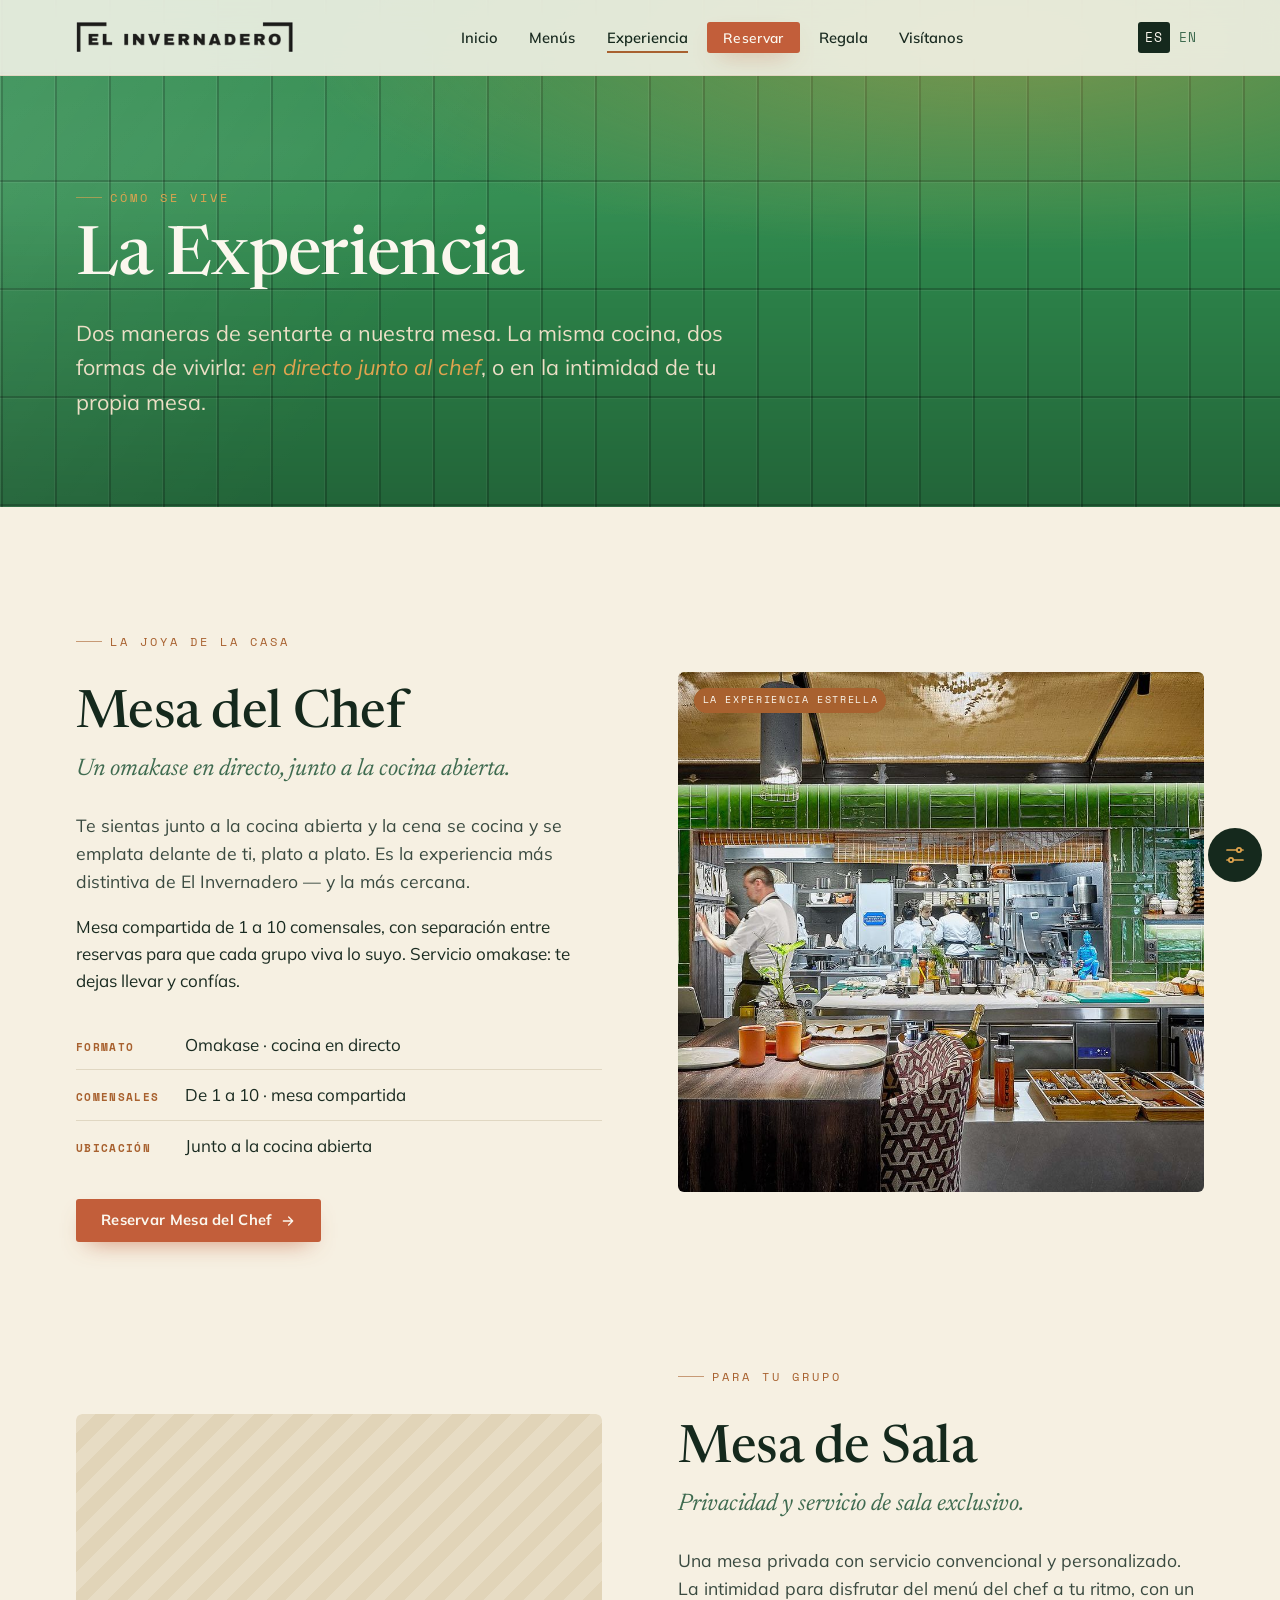
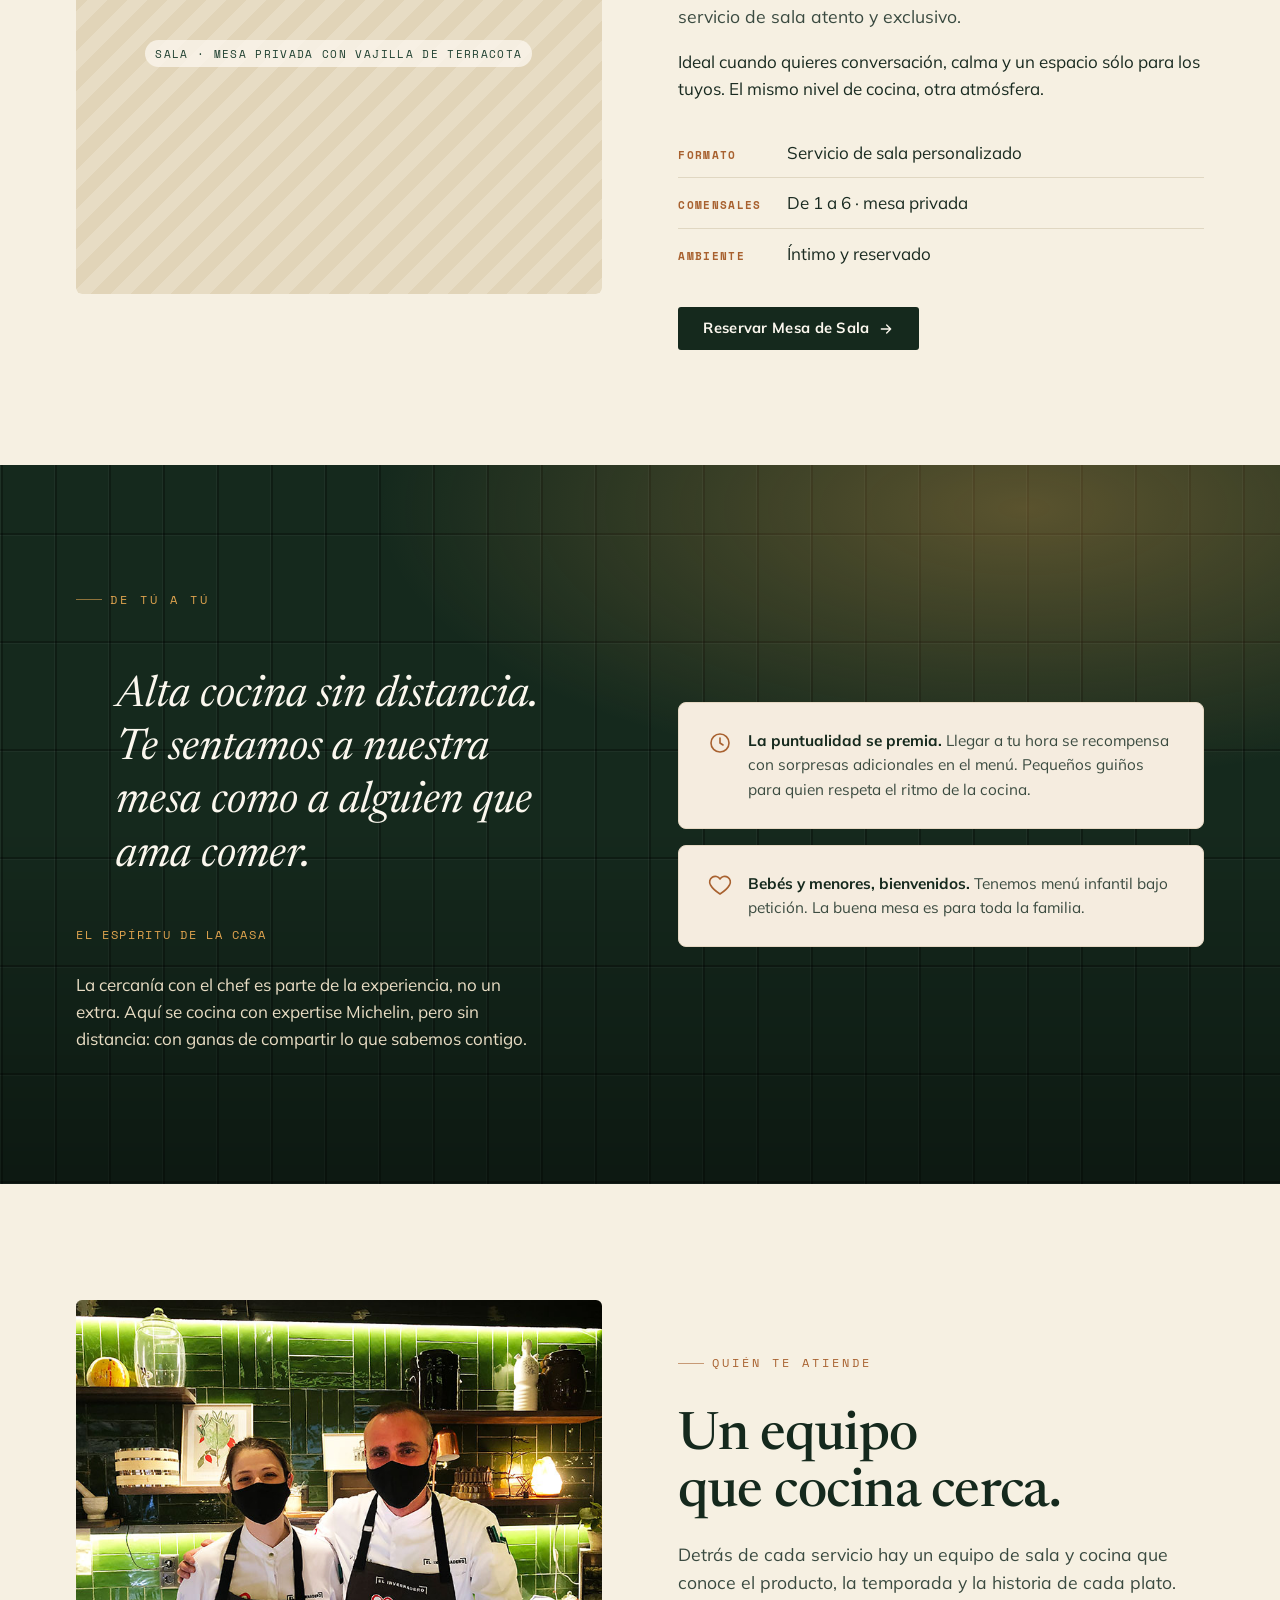
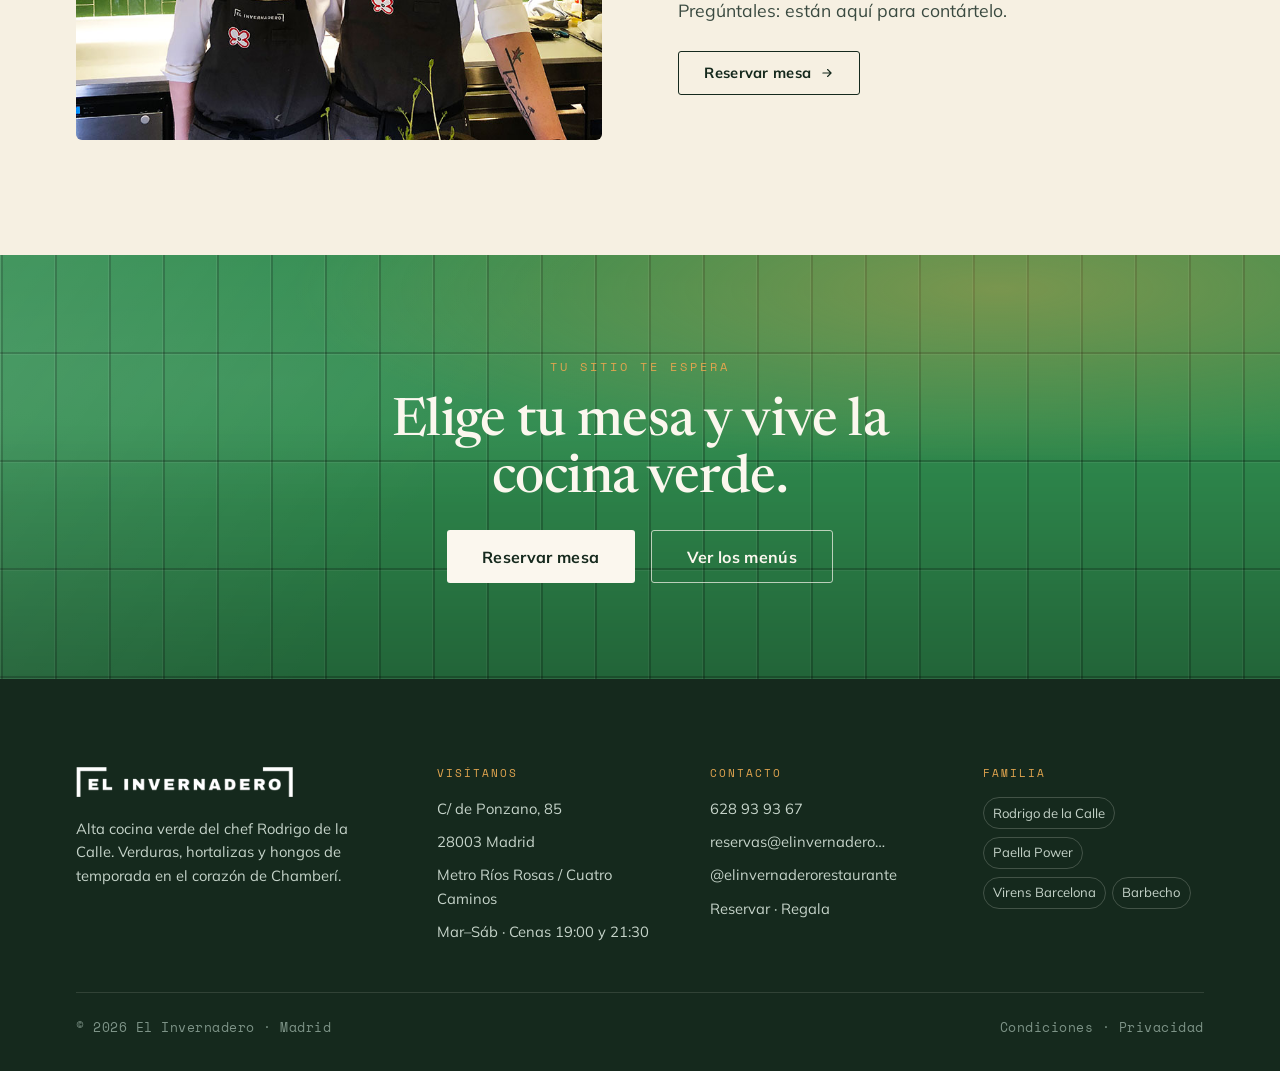
==== experiencia.html @ 63621011 "First commit" ====
<!DOCTYPE html>
<html lang="es">
<head>
<meta charset="utf-8">
<meta name="viewport" content="width=device-width, initial-scale=1">
<title>La Experiencia · Mesa del Chef · El Invernadero</title>
<meta name="description" content="Dos formas de vivir El Invernadero: la Mesa del Chef, un omakase en directo junto a la cocina abierta, y la Mesa de Sala, privada y personalizada.">
<link rel="preconnect" href="https://fonts.googleapis.com">
<link rel="preconnect" href="https://fonts.gstatic.com" crossorigin>
<link href="https://fonts.googleapis.com/css2?family=Newsreader:ital,opsz,wght@0,6..72,400;0,6..72,500;0,6..72,600;1,6..72,400;1,6..72,500&family=Mulish:wght@300;400;500;600;700;800&family=Space+Mono:wght@400;700&family=Cormorant+Garamond:ital,wght@0,400;0,500;0,600;1,500&family=Spectral:ital,wght@0,400;0,500;0,600;1,500&display=swap" rel="stylesheet">
<link rel="stylesheet" href="assets/styles.css">
</head>
<body data-screen-label="Experiencia">

<!-- ===================== BARRA ===================== -->
<header class="barra">
  <div class="envoltura barra__envoltura">
    <a class="logo" href="index.html" aria-label="El Invernadero · Madrid · Inicio">
      <img class="logo__img" src="assets/img/logo-invernadero-oscuro.png" alt="El Invernadero · Madrid" width="289" height="40">
    </a>
    <nav class="nav nav__links" aria-label="Principal">
      <a href="index.html">Inicio</a>
      <a href="menus.html">Menús</a>
      <a href="experiencia.html" class="activo">Experiencia</a>
      <a href="reservar.html" class="btn btn--primario" style="padding:.62em 1.2em;font-size:.86rem;">Reservar</a>
      <a href="regala.html">Regala</a>
      <a href="visitanos.html">Visítanos</a>
    </nav>
    <div class="idioma" aria-label="Idioma">
      <button class="on" data-idioma="es">ES</button>
      <button data-idioma="en">EN</button>
    </div>
    <button class="hamburguesa" aria-label="Abrir menú" aria-expanded="false"><span></span></button>
  </div>
</header>
<nav class="nav-movil" aria-label="Móvil">
  <a href="index.html"><span>Inicio</span><span class="num">01</span></a>
  <a href="menus.html"><span>Menús</span><span class="num">02</span></a>
  <a href="experiencia.html" class="activo"><span>Experiencia</span><span class="num">03</span></a>
  <a href="reservar.html"><span>Reservar</span><span class="num">04</span></a>
  <a href="regala.html"><span>Regala</span><span class="num">05</span></a>
  <a href="visitanos.html"><span>Visítanos</span><span class="num">06</span></a>
</nav>

<main>
<!-- ===================== CABECERA ===================== -->
<section class="cabecera azulejo sobre-verde">
  <div class="envoltura">
    <p class="eyebrow">Cómo se vive</p>
    <h1 class="display">La Experiencia</h1>
    <p class="hero__sub" style="margin-bottom:0;max-width:52ch;">Dos maneras de sentarte a nuestra mesa. La misma cocina, dos formas de vivirla: <em class="acento" style="color:var(--ambar);font-style:italic;">en directo junto al chef</em>, o en la intimidad de tu propia mesa.</p>
  </div>
</section>

<!-- ===================== MESA DEL CHEF ===================== -->
<section class="seccion" id="mesa-del-chef">
  <div class="envoltura split">
    <div class="col-prosa reveal">
      <p class="eyebrow">La joya de la casa</p>
      <h2 class="titulo-seccion">Mesa del Chef</h2>
      <p class="subtitulo" style="margin:.4rem 0 1.4rem;">Un omakase en directo, junto a la cocina abierta.</p>
      <p class="plomo">Te sientas junto a la cocina abierta y la cena se cocina y se emplata delante de ti, plato a plato. Es la experiencia más distintiva de El Invernadero — y la más cercana.</p>
      <p>Mesa compartida de 1 a 10 comensales, con separación entre reservas para que cada grupo viva lo suyo. Servicio omakase: te dejas llevar y confías.</p>
      <div style="margin-top:1.6rem;">
        <div class="dato-fila"><b>Formato</b><span>Omakase · cocina en directo</span></div>
        <div class="dato-fila"><b>Comensales</b><span>De 1 a 10 · mesa compartida</span></div>
        <div class="dato-fila"><b>Ubicación</b><span>Junto a la cocina abierta</span></div>
      </div>
      <a href="reservar.html" class="btn btn--primario" style="margin-top:1.8rem;">Reservar Mesa del Chef
        <svg width="16" height="16" viewBox="0 0 24 24" fill="none" stroke="currentColor" stroke-width="2" stroke-linecap="round" stroke-linejoin="round"><path d="M5 12h14M13 6l6 6-6 6"/></svg>
      </a>
    </div>
    <div class="media reveal" data-d="1" style="min-height:520px;position:relative;">
      <span class="distintivo">La experiencia estrella</span>
      <!-- FOTO REAL: la cocina abierta / mesa del chef contra el azulejo verde -->
      <img src="assets/img/cocina-abierta.jpg" alt="La Mesa del Chef: cocina abierta con cristalería de laboratorio y alambiques de cobre contra la pared de azulejo verde esmeralda" loading="lazy" style="position:absolute;inset:0;width:100%;height:100%;object-fit:cover;">
    </div>
  </div>
</section>

<!-- ===================== MESA DE SALA ===================== -->
<section class="seccion" id="mesa-de-sala" style="padding-top:0;">
  <div class="envoltura split">
    <div class="media reveal" style="min-height:480px;order:-1;">
      <!-- FOTO: sala / mesa privada con vajilla de terracota -->
      <div class="ph" style="position:absolute;inset:0;" data-label="Sala · mesa privada con vajilla de terracota"></div>
    </div>
    <div class="col-prosa reveal" data-d="1">
      <p class="eyebrow">Para tu grupo</p>
      <h2 class="titulo-seccion">Mesa de Sala</h2>
      <p class="subtitulo" style="margin:.4rem 0 1.4rem;">Privacidad y servicio de sala exclusivo.</p>
      <p class="plomo">Una mesa privada con servicio convencional y personalizado. La intimidad para disfrutar del menú del chef a tu ritmo, con un servicio de sala atento y exclusivo.</p>
      <p>Ideal cuando quieres conversación, calma y un espacio sólo para los tuyos. El mismo nivel de cocina, otra atmósfera.</p>
      <div style="margin-top:1.6rem;">
        <div class="dato-fila"><b>Formato</b><span>Servicio de sala personalizado</span></div>
        <div class="dato-fila"><b>Comensales</b><span>De 1 a 6 · mesa privada</span></div>
        <div class="dato-fila"><b>Ambiente</b><span>Íntimo y reservado</span></div>
      </div>
      <a href="reservar.html" class="btn btn--verde" style="margin-top:1.8rem;">Reservar Mesa de Sala
        <svg width="16" height="16" viewBox="0 0 24 24" fill="none" stroke="currentColor" stroke-width="2" stroke-linecap="round" stroke-linejoin="round"><path d="M5 12h14M13 6l6 6-6 6"/></svg>
      </a>
    </div>
  </div>
</section>

<!-- ===================== FILOSOFÍA / CERCANÍA ===================== -->
<section class="seccion azulejo azulejo--bosque sobre-verde">
  <div class="envoltura split">
    <div class="reveal">
      <p class="eyebrow">De tú a tú</p>
      <blockquote class="cita cita--clara" style="max-width:20ch;">Alta cocina sin distancia. Te sentamos a nuestra mesa como a alguien que ama comer.</blockquote>
      <p class="firma" style="color:var(--ambar);">El espíritu de la casa</p>
      <p style="color:#e9ddc4;max-width:46ch;margin-top:1.6rem;">La cercanía con el chef es parte de la experiencia, no un extra. Aquí se cocina con expertise Michelin, pero sin distancia: con ganas de compartir lo que sabemos contigo.</p>
    </div>
    <div class="reveal" data-d="1" style="display:flex;flex-direction:column;gap:1rem;justify-content:center;">
      <div class="aviso aviso--calido">
        <svg viewBox="0 0 24 24" fill="none" stroke="currentColor" stroke-width="1.6" stroke-linecap="round" stroke-linejoin="round"><circle cx="12" cy="12" r="9"/><path d="M12 7v5l3 2"/></svg>
        <p><b>La puntualidad se premia.</b> Llegar a tu hora se recompensa con sorpresas adicionales en el menú. Pequeños guiños para quien respeta el ritmo de la cocina.</p>
      </div>
      <div class="aviso aviso--calido">
        <svg viewBox="0 0 24 24" fill="none" stroke="currentColor" stroke-width="1.6" stroke-linecap="round" stroke-linejoin="round"><path d="M12 21s-7-4.5-9.5-9A5.2 5.2 0 0 1 12 6a5.2 5.2 0 0 1 9.5 6c-2.5 4.5-9.5 9-9.5 9Z"/></svg>
        <p><b>Bebés y menores, bienvenidos.</b> Tenemos menú infantil bajo petición. La buena mesa es para toda la familia.</p>
      </div>
    </div>
  </div>
</section>

<!-- ===================== EQUIPO ===================== -->
<section class="seccion">
  <div class="envoltura split">
    <div class="media reveal" style="min-height:440px;order:-1;">
      <!-- FOTO REAL: equipo de sala y cocina -->
      <img src="assets/img/equipo.jpg" alt="Equipo de sala y cocina de El Invernadero frente a la pared de azulejo verde" loading="lazy" style="position:absolute;inset:0;width:100%;height:100%;object-fit:cover;">
    </div>
    <div class="col-prosa reveal" data-d="1">
      <p class="eyebrow">Quién te atiende</p>
      <h2 class="titulo-seccion">Un equipo<br>que cocina cerca.</h2>
      <p class="plomo">Detrás de cada servicio hay un equipo de sala y cocina que conoce el producto, la temporada y la historia de cada plato. Pregúntales: están aquí para contártelo.</p>
      <a href="reservar.html" class="btn btn--linea" style="margin-top:.6rem;">Reservar mesa
        <svg width="14" height="14" viewBox="0 0 24 24" fill="none" stroke="currentColor" stroke-width="2" stroke-linecap="round" stroke-linejoin="round"><path d="M5 12h14M13 6l6 6-6 6"/></svg>
      </a>
    </div>
  </div>
</section>

<!-- ===================== BANDA CTA ===================== -->
<section class="banda azulejo seccion--ajustado sobre-verde" style="padding-top:clamp(56px,8vw,96px);padding-bottom:clamp(56px,8vw,96px);">
  <div class="envoltura centro">
    <p class="eyebrow solo" style="justify-content:center;color:var(--ambar);">Tu sitio te espera</p>
    <h2 class="titulo-seccion reveal" style="color:var(--blanco-roto);max-width:20ch;margin:0 auto 1.4rem;">Elige tu mesa y vive la cocina verde.</h2>
    <div class="hero__cta reveal" data-d="1" style="justify-content:center;">
      <a href="reservar.html" class="btn btn--claro btn--grande">Reservar mesa</a>
      <a href="menus.html" class="btn btn--linea-clara btn--grande">Ver los menús</a>
    </div>
  </div>
</section>
</main>

<!-- ===================== FOOTER ===================== -->
<footer class="pie">
  <div class="envoltura">
    <div class="pie__top">
      <div class="pie__logo">
        <a class="logo" href="index.html" aria-label="El Invernadero · Madrid">
          <img class="logo__img" src="assets/img/logo-invernadero-blanco.png" alt="El Invernadero · Madrid" width="289" height="40">
        </a>
        <p style="margin-top:1.2rem;font-size:.92rem;max-width:34ch;">Alta cocina verde del chef Rodrigo de la Calle. Verduras, hortalizas y hongos de temporada en el corazón de Chamberí.</p>
      </div>
      <div>
        <h4>Visítanos</h4>
        <ul>
          <li>C/ de Ponzano, 85</li>
          <li>28003 Madrid</li>
          <li>Metro Ríos Rosas / Cuatro Caminos</li>
          <li>Mar–Sáb · Cenas 19:00 y 21:30</li>
        </ul>
      </div>
      <div>
        <h4>Contacto</h4>
        <ul>
          <li><a href="tel:+34628939367">628 93 93 67</a></li>
          <li><a href="mailto:reservas@elinvernaderorestaurante.com">reservas@elinvernadero…</a></li>
          <li><a href="https://www.instagram.com/elinvernaderorestaurante" target="_blank" rel="noopener">@elinvernaderorestaurante</a></li>
          <li><a href="reservar.html">Reservar</a> · <a href="regala.html">Regala</a></li>
        </ul>
      </div>
      <div>
        <h4>Familia</h4>
        <div class="pie__hermanas">
          <a href="https://rodrigodelacalle.es" target="_blank" rel="noopener">Rodrigo de la Calle</a>
          <a href="#">Paella Power</a>
          <a href="#">Virens Barcelona</a>
          <a href="#">Barbecho</a>
        </div>
      </div>
    </div>
    <div class="pie__bottom">
      <span>© 2026 El Invernadero · Madrid</span>
      <span><a href="#">Condiciones</a> · <a href="#">Privacidad</a></span>
    </div>
  </div>
</footer>

<!-- ===================== AJUSTES ===================== -->
<button class="ajustes-btn" aria-label="Ajustes de diseño" aria-expanded="false">
  <svg viewBox="0 0 24 24" fill="none" stroke="currentColor" stroke-width="1.7" stroke-linecap="round" aria-hidden="true"><path d="M4 7h10M18 7h2M4 17h2M10 17h10"/><circle cx="16" cy="7" r="2.2"/><circle cx="8" cy="17" r="2.2"/></svg>
</button>
<aside class="ajustes" role="dialog" aria-label="Ajustes de diseño">
  <p class="ajustes__t">Personaliza</p>
  <h3 class="ajustes__s">Ajustes de diseño</h3>
  <div class="ajustes__grupo">
    <label>Verde del azulejo</label>
    <div class="swatches" data-swatch="verde">
      <button data-val="#2f8b4e" style="background:#2f8b4e" aria-label="Esmeralda"></button>
      <button data-val="#1f6a3a" style="background:#1f6a3a" aria-label="Bosque"></button>
      <button data-val="#2f8273" style="background:#2f8273" aria-label="Verde mar"></button>
      <button data-val="#5a7e2c" style="background:#5a7e2c" aria-label="Oliva"></button>
    </div>
  </div>
  <div class="ajustes__grupo">
    <label>Acento cálido</label>
    <div class="swatches" data-swatch="acento">
      <button data-val="#c25e3a" style="background:#c25e3a" aria-label="Terracota"></button>
      <button data-val="#a8612f" style="background:#a8612f" aria-label="Cobre"></button>
      <button data-val="#bb8a3c" style="background:#bb8a3c" aria-label="Ámbar"></button>
    </div>
  </div>
  <div class="ajustes__grupo">
    <label>Serif de titulares</label>
    <div class="seg" data-seg="serif">
      <button data-val="Newsreader">Newsreader</button>
      <button data-val="Cormorant">Cormorant</button>
      <button data-val="Spectral">Spectral</button>
    </div>
  </div>
  <div class="ajustes__grupo">
    <label>Intensidad del azulejo</label>
    <input type="range" min="0" max="10" step="1" data-slider="azulejo" aria-label="Intensidad del azulejo">
  </div>
  <div class="ajustes__grupo">
    <label>Líneas botánicas</label>
    <div class="seg" data-seg="botanica">
      <button data-val="1">Sí</button>
      <button data-val="0">No</button>
    </div>
  </div>
  <button class="ajustes__reset">↺ Restablecer</button>
</aside>

<script src="assets/site.js"></script>
</body>
</html>
---- assets/styles.css ----
/* ============================================================
   EL INVERNADERO — Alta cocina verde · Madrid
   Sistema de diseño · botánico, cálido, cercano · Michelin
   ============================================================ */

/* ---------- TOKENS ---------- */
:root{
  /* Verdes (el azulejo del restaurante) */
  --verde-azulejo:#2f8b4e;     /* esmeralda brillante de la pared */
  --verde-azulejo-osc:#1f6a3a;
  --verde-bosque:#15291d;      /* casi negro verde, secciones oscuras */
  --verde-profundo:#1f4030;
  --verde-texto:#1a2b21;       /* texto principal (no negro puro) */
  --verde-suave:#3f6b50;

  /* Acentos cálidos (cobre / terracota / ámbar) */
  --cobre:#a8612f;
  --terracota:#c25e3a;
  --ambar:#e0a44f;             /* luz cálida colgante */

  /* Neutros naturales */
  --crema:#f6f0e2;
  --blanco-roto:#fbf7ee;
  --kraft:#e3d4b4;
  --kraft-osc:#c9b489;
  --linea:#e0d7c2;

  /* Intensidad del azulejo (controlable por Ajustes 0–1) */
  --azulejo-intensidad:1;

  /* Tipografía */
  --serif:'Newsreader',Georgia,serif;
  --sans:'Mulish',system-ui,sans-serif;
  --mono:'Space Mono','Courier New',monospace;

  /* Métricas */
  --max:1240px;
  --nav-h:76px;
  --radio:3px;
  --tile-w:54px;
  --tile-h:108px;

  --sombra-card:0 1px 2px rgba(21,41,29,.04),0 12px 32px -16px rgba(21,41,29,.18);
  --sombra-alta:0 24px 60px -28px rgba(21,41,29,.4);
}

/* ---------- RESET ---------- */
*{box-sizing:border-box;}
html{scroll-behavior:smooth;-webkit-text-size-adjust:100%;}
body{
  margin:0;
  font-family:var(--sans);
  color:var(--verde-texto);
  background:var(--crema);
  line-height:1.6;
  font-size:17px;
  font-weight:400;
  -webkit-font-smoothing:antialiased;
  text-rendering:optimizeLegibility;
  overflow-x:hidden;
}
img{max-width:100%;display:block;}
a{color:inherit;text-decoration:none;}
button{font-family:inherit;cursor:pointer;border:none;background:none;}
h1,h2,h3,h4{font-family:var(--serif);font-weight:500;line-height:1.08;margin:0;letter-spacing:-.01em;color:var(--verde-bosque);}
p{margin:0 0 1em;text-wrap:pretty;}
::selection{background:var(--ambar);color:var(--verde-bosque);}

/* ---------- LAYOUT ---------- */
.envoltura{max-width:var(--max);margin:0 auto;padding:0 clamp(20px,5vw,56px);}
.seccion{padding:clamp(64px,9vw,128px) 0;}
.seccion--ajustado{padding:clamp(48px,6vw,80px) 0;}
.centro{text-align:center;}

/* ---------- TIPOGRAFÍA UTIL ---------- */
.eyebrow{
  font-family:var(--mono);
  font-size:.72rem;
  letter-spacing:.26em;
  text-transform:uppercase;
  color:var(--cobre);
  margin:0 0 1.1rem;
  display:inline-flex;
  align-items:center;
  gap:.7em;
}
.eyebrow::before{
  content:"";width:26px;height:1px;background:var(--cobre);opacity:.6;
}
.eyebrow.solo::before{display:none;}
.display{font-size:clamp(2.6rem,6.4vw,5rem);line-height:1.02;}
.titulo-seccion{font-size:clamp(2rem,4.4vw,3.3rem);}
.subtitulo{font-family:var(--serif);font-style:italic;font-size:clamp(1.15rem,2vw,1.5rem);color:var(--verde-suave);font-weight:400;}
.plomo{font-size:1.1rem;color:#3a4a40;max-width:60ch;}
em.acento{font-style:italic;color:var(--cobre);}

/* ---------- AZULEJO (pared esmeralda) ---------- */
.azulejo{position:relative;background-color:var(--verde-azulejo);isolation:isolate;}
.azulejo::before{
  content:"";position:absolute;inset:0;z-index:-1;opacity:var(--azulejo-intensidad);
  background-image:
    /* brillo de lámpara cálida */
    radial-gradient(120% 90% at 78% 8%, rgba(224,164,79,.42), rgba(224,164,79,0) 46%),
    /* sombra inferior */
    linear-gradient(180deg, rgba(0,0,0,0) 40%, rgba(0,0,0,.28)),
    /* sheen diagonal */
    linear-gradient(125deg, rgba(255,255,255,.10), rgba(255,255,255,0) 38%),
    /* lechada vertical (con bisel) */
    repeating-linear-gradient(90deg,
      rgba(255,255,255,.07) 0 1px,
      rgba(0,0,0,.22) 1px 3px,
      rgba(0,0,0,0) 3px var(--tile-w)),
    /* lechada horizontal (con bisel) */
    repeating-linear-gradient(0deg,
      rgba(255,255,255,.07) 0 1px,
      rgba(0,0,0,.22) 1px 3px,
      rgba(0,0,0,0) 3px var(--tile-h)),
    /* veteado de esmalte */
    radial-gradient(140% 60% at 20% 30%, rgba(255,255,255,.05), transparent 50%);
  background-color:var(--verde-azulejo);
}
.azulejo--bosque{background-color:var(--verde-bosque);}
.azulejo--bosque::before{
  background-image:
    radial-gradient(120% 90% at 80% 6%, rgba(224,164,79,.34), rgba(224,164,79,0) 42%),
    linear-gradient(180deg, rgba(0,0,0,0) 50%, rgba(0,0,0,.4)),
    repeating-linear-gradient(90deg, rgba(255,255,255,.04) 0 1px, rgba(0,0,0,.3) 1px 3px, transparent 3px var(--tile-w)),
    repeating-linear-gradient(0deg, rgba(255,255,255,.04) 0 1px, rgba(0,0,0,.3) 1px 3px, transparent 3px var(--tile-h));
  background-color:var(--verde-bosque);
}
.sobre-verde,.sobre-verde h1,.sobre-verde h2,.sobre-verde h3{color:var(--blanco-roto);}
.sobre-verde .eyebrow{color:var(--ambar);}
.sobre-verde .eyebrow::before{background:var(--ambar);}
.sobre-verde .subtitulo{color:#e9ddc4;}

/* ---------- BOTÓN ---------- */
.btn{
  display:inline-flex;align-items:center;gap:.6em;
  font-family:var(--sans);font-weight:700;font-size:.92rem;
  letter-spacing:.02em;padding:.92em 1.7em;border-radius:var(--radio);
  transition:transform .25s ease,background .25s ease,color .25s ease,box-shadow .25s ease;
  line-height:1;white-space:nowrap;
}
.btn svg{transition:transform .3s ease;}
.btn:hover svg{transform:translateX(3px);}
.btn--primario{background:var(--terracota);color:var(--blanco-roto);box-shadow:0 10px 24px -12px rgba(194,94,58,.8);}
.btn--primario:hover{background:#a94e2f;transform:translateY(-2px);}
.btn--verde{background:var(--verde-bosque);color:var(--blanco-roto);}
.btn--verde:hover{background:var(--verde-profundo);transform:translateY(-2px);}
.btn--linea{border:1.5px solid currentColor;color:var(--verde-bosque);}
.btn--linea:hover{background:var(--verde-bosque);color:var(--blanco-roto);}
.btn--claro{background:var(--blanco-roto);color:var(--verde-bosque);}
.btn--claro:hover{background:#fff;transform:translateY(-2px);}
.btn--linea-clara{border:1.5px solid rgba(251,247,238,.7);color:var(--blanco-roto);}
.btn--linea-clara:hover{background:var(--blanco-roto);color:var(--verde-bosque);border-color:transparent;}
.btn--grande{padding:1.1em 2.2em;font-size:1rem;}

/* ---------- NAV ---------- */
.barra{
  position:fixed;top:0;left:0;right:0;z-index:120;height:var(--nav-h);
  display:flex;align-items:center;
  background:rgba(251,247,238,.86);backdrop-filter:blur(14px);
  border-bottom:1px solid var(--linea);
  transition:background .3s ease,border-color .3s ease;
}
.barra__envoltura{display:flex;align-items:center;justify-content:space-between;width:100%;}
.logo{display:flex;align-items:center;gap:.6rem;}
.logo__img{height:clamp(24px,2.4vw,30px);width:auto;display:block;}
.pie__logo .logo__img{height:30px;}
.logo__mark{width:34px;height:34px;flex:none;color:var(--verde-azulejo);}
.logo__txt{font-family:var(--serif);font-size:1.32rem;font-weight:600;color:var(--verde-bosque);line-height:1;letter-spacing:-.01em;}
.logo__txt small{display:block;font-family:var(--mono);font-size:.52rem;letter-spacing:.34em;color:var(--cobre);font-weight:400;margin-top:3px;text-transform:uppercase;}
.nav{display:flex;align-items:center;gap:.4rem;}
.nav a{
  font-size:.92rem;font-weight:600;padding:.55em .85em;border-radius:var(--radio);
  color:var(--verde-texto);position:relative;transition:color .2s ease;
}
.nav a:not(.btn)::after{
  content:"";position:absolute;left:.85em;right:.85em;bottom:.32em;height:1.5px;
  background:var(--cobre);transform:scaleX(0);transform-origin:left;transition:transform .26s ease;
}
.nav a:not(.btn):hover::after,.nav a.activo::after{transform:scaleX(1);}
.nav a.activo{color:var(--verde-bosque);}
/* el botón Reservar de la barra siempre con texto claro (vence a .nav a y .activo) */
.barra .nav a.btn--primario{color:var(--blanco-roto);}
.idioma{display:flex;align-items:center;gap:.1rem;margin-left:.4rem;font-family:var(--mono);font-size:.74rem;}
.idioma button{padding:.4em .55em;border-radius:var(--radio);color:var(--verde-suave);letter-spacing:.06em;}
.idioma button.on{background:var(--verde-bosque);color:var(--blanco-roto);}
.idioma button:not(.on):hover{color:var(--verde-bosque);}
.hamburguesa{display:none;width:44px;height:44px;border-radius:var(--radio);align-items:center;justify-content:center;color:var(--verde-bosque);}
.hamburguesa span{position:relative;width:22px;height:2px;background:currentColor;display:block;transition:.3s;}
.hamburguesa span::before,.hamburguesa span::after{content:"";position:absolute;left:0;width:22px;height:2px;background:currentColor;transition:.3s;}
.hamburguesa span::before{top:-7px;}
.hamburguesa span::after{top:7px;}
body.menu-abierto .hamburguesa span{background:transparent;}
body.menu-abierto .hamburguesa span::before{top:0;transform:rotate(45deg);}
body.menu-abierto .hamburguesa span::after{top:0;transform:rotate(-45deg);}

/* Menú móvil */
.nav-movil{
  position:fixed;inset:var(--nav-h) 0 0;z-index:115;
  background:var(--verde-bosque);
  transform:translateY(-100%);opacity:0;visibility:hidden;
  transition:transform .4s cubic-bezier(.4,0,.2,1),opacity .3s ease,visibility .4s;
  display:flex;flex-direction:column;justify-content:center;
  padding:0 8vw;
}
body.menu-abierto .nav-movil{transform:translateY(0);opacity:1;visibility:visible;}
.nav-movil a{
  font-family:var(--serif);font-size:2rem;color:var(--blanco-roto);padding:.45rem 0;
  border-bottom:1px solid rgba(251,247,238,.12);display:flex;align-items:center;justify-content:space-between;
  opacity:0;transform:translateY(14px);
}
body.menu-abierto .nav-movil a{opacity:1;transform:none;transition:opacity .4s ease,transform .4s ease;}
body.menu-abierto .nav-movil a:nth-child(1){transition-delay:.08s;}
body.menu-abierto .nav-movil a:nth-child(2){transition-delay:.13s;}
body.menu-abierto .nav-movil a:nth-child(3){transition-delay:.18s;}
body.menu-abierto .nav-movil a:nth-child(4){transition-delay:.23s;}
body.menu-abierto .nav-movil a:nth-child(5){transition-delay:.28s;}
body.menu-abierto .nav-movil a:nth-child(6){transition-delay:.33s;}
.nav-movil a .num{font-family:var(--mono);font-size:.8rem;color:var(--ambar);}
.nav-movil a.activo{color:var(--ambar);}

/* ---------- HERO ---------- */
.hero{position:relative;min-height:92vh;display:flex;align-items:flex-end;padding-top:var(--nav-h);overflow:hidden;}
.hero>.envoltura{width:100%;}
.hero__interior{padding-bottom:clamp(48px,8vh,96px);max-width:60ch;}
.hero .display{color:var(--blanco-roto);}
.hero__sub{color:#ecdfc6;font-size:clamp(1.05rem,1.7vw,1.35rem);max-width:48ch;margin:1.4rem 0 2.2rem;}
.hero__cta{display:flex;gap:1rem;flex-wrap:wrap;}
.hero__scroll{position:absolute;bottom:24px;left:50%;transform:translateX(-50%);color:rgba(251,247,238,.6);font-family:var(--mono);font-size:.66rem;letter-spacing:.24em;text-transform:uppercase;display:flex;flex-direction:column;align-items:center;gap:.6rem;}
.hero__scroll i{width:1px;height:34px;background:linear-gradient(var(--ambar),transparent);display:block;animation:descender 1.9s ease-in-out infinite;}
@keyframes descender{0%,100%{opacity:.3;transform:scaleY(.6);}50%{opacity:1;transform:scaleY(1);}}

/* Página-cabecera (heros internos) */
.cabecera{position:relative;padding:calc(var(--nav-h) + clamp(56px,8vw,104px)) 0 clamp(48px,7vw,88px);overflow:hidden;}
.cabecera .display{font-size:clamp(2.4rem,5.4vw,4.2rem);}

/* ---------- PREMIOS ---------- */
.premios{background:var(--verde-bosque);}
.premios__lista{display:grid;grid-template-columns:repeat(4,1fr);gap:1px;background:rgba(251,247,238,.1);}
.premio{background:var(--verde-bosque);padding:2rem 1.4rem;text-align:center;display:flex;flex-direction:column;align-items:center;gap:.7rem;}
.premio svg{width:34px;height:34px;color:var(--ambar);}
.premio b{font-family:var(--serif);font-size:1.05rem;color:var(--blanco-roto);font-weight:500;}
.premio span{font-family:var(--mono);font-size:.64rem;letter-spacing:.16em;text-transform:uppercase;color:#9db3a3;}

/* ---------- TARJETAS / GRID ---------- */
.grid{display:grid;gap:clamp(20px,3vw,34px);}
.grid--2{grid-template-columns:repeat(2,1fr);}
.grid--3{grid-template-columns:repeat(3,1fr);}
.grid--4{grid-template-columns:repeat(4,1fr);}
.split{display:grid;grid-template-columns:1fr 1fr;gap:clamp(32px,6vw,88px);align-items:center;}
.split--texto-izq{}
.col-prosa>*+*{margin-top:1.1rem;}

/* Tarjeta de menú */
.menu-card{
  background:var(--blanco-roto);border:1px solid var(--linea);border-radius:6px;
  padding:clamp(1.6rem,2.6vw,2.4rem);display:flex;flex-direction:column;
  box-shadow:var(--sombra-card);position:relative;overflow:hidden;transition:transform .3s ease,box-shadow .3s ease,border-color .3s ease;
}
.menu-card:hover{transform:translateY(-4px);box-shadow:var(--sombra-alta);border-color:var(--kraft-osc);}
.menu-card__cinta{position:absolute;top:0;left:0;right:0;height:5px;background:linear-gradient(90deg,var(--verde-azulejo),var(--ambar));}
.menu-card--exp .menu-card__cinta{background:linear-gradient(90deg,var(--cobre),var(--terracota));}
.menu-card__tipo{font-family:var(--mono);font-size:.66rem;letter-spacing:.2em;text-transform:uppercase;color:var(--cobre);margin-bottom:.7rem;}
.menu-card h3{font-size:clamp(1.45rem,0.95rem + 1vw,1.95rem);line-height:1.1;margin-bottom:.3rem;overflow-wrap:break-word;hyphens:manual;}
.menu-card__precio{font-family:var(--serif);font-size:clamp(2.4rem,4vw,3.2rem);font-weight:500;color:var(--verde-azulejo-osc);line-height:1;margin:.6rem 0 1.1rem;letter-spacing:-.02em;}
.menu-card--exp .menu-card__precio{color:var(--cobre);}
.menu-card__precio small{font-size:.9rem;color:var(--verde-suave);font-family:var(--mono);letter-spacing:.04em;}
.menu-card p{font-size:.98rem;color:#42524760;color:#3c4c41;flex-grow:1;}
.incluye{list-style:none;padding:0;margin:.4rem 0 1.4rem;display:flex;flex-wrap:wrap;gap:.5rem;}
.incluye li{font-size:.78rem;font-family:var(--sans);font-weight:600;color:var(--verde-suave);background:#eef3e9;border:1px solid #dde7d4;padding:.34em .7em;border-radius:99px;}
.menu-card .btn{align-self:flex-start;margin-top:auto;}

/* cartas claras dentro de secciones verdes: restablecer color de texto */
.menu-card,.exp-card,.opcion,.resumen .opcion{color:var(--verde-texto);}
.menu-card h3,.exp-card h3,.exp-card h2,.opcion b{color:var(--verde-bosque);}

/* Tarjeta simple / experiencia */
.exp-card{background:var(--blanco-roto);border:1px solid var(--linea);border-radius:6px;overflow:hidden;box-shadow:var(--sombra-card);display:flex;flex-direction:column;}
.exp-card--estrella{border-color:var(--cobre);box-shadow:var(--sombra-alta);}
.exp-card__cuerpo{padding:clamp(1.6rem,2.6vw,2.4rem);display:flex;flex-direction:column;flex-grow:1;}
.distintivo{position:absolute;top:1rem;left:1rem;z-index:3;font-family:var(--mono);font-size:.64rem;letter-spacing:.16em;text-transform:uppercase;background:var(--cobre);color:var(--blanco-roto);padding:.4em .8em;border-radius:99px;}
.dato-fila{display:flex;gap:.8rem;align-items:baseline;padding:.7rem 0;border-bottom:1px solid var(--linea);}
.dato-fila:last-child{border-bottom:none;}
.dato-fila b{font-family:var(--mono);font-size:.7rem;letter-spacing:.12em;text-transform:uppercase;color:var(--cobre);flex:none;width:96px;}

/* ---------- PLACEHOLDER DE IMAGEN ---------- */
.ph{
  position:relative;background:
    repeating-linear-gradient(135deg, #e7dcc4 0 14px, #e1d4b8 14px 28px);
  display:flex;align-items:center;justify-content:center;overflow:hidden;color:var(--verde-profundo);
  border-radius:6px;
}
.ph::after{content:attr(data-label);font-family:var(--mono);font-size:.7rem;letter-spacing:.12em;text-transform:uppercase;color:var(--verde-profundo);background:rgba(251,247,238,.78);padding:.5em .9em;border-radius:99px;max-width:80%;text-align:center;line-height:1.4;}
.ph--verde{background:repeating-linear-gradient(135deg,var(--verde-profundo) 0 14px,#234a37 14px 28px);}
.ph--verde::after{color:var(--blanco-roto);background:rgba(21,41,29,.6);}
.ph img{position:absolute;inset:0;width:100%;height:100%;object-fit:cover;}
.media{position:relative;border-radius:6px;overflow:hidden;}
.media img{width:100%;height:100%;object-fit:cover;}

/* ---------- CABECERA DE GRUPO ---------- */
.grupo-cab{display:flex;align-items:baseline;gap:1rem;margin:0 0 clamp(1.4rem,2.4vw,2rem);}
.grupo-cab h2{font-size:clamp(1.7rem,3vw,2.4rem);white-space:nowrap;}
.grupo-cab .linea{flex:1;height:1px;background:var(--linea);}
.grupo-cab .nota{font-family:var(--mono);font-size:.7rem;letter-spacing:.16em;text-transform:uppercase;color:var(--cobre);white-space:nowrap;}

/* ---------- MENÚ DETALLE (fila grande) ---------- */
.menu-fila{
  display:grid;grid-template-columns:1.15fr .85fr;gap:clamp(28px,4vw,64px);align-items:stretch;
  background:var(--blanco-roto);border:1px solid var(--linea);border-radius:10px;
  box-shadow:var(--sombra-card);overflow:hidden;scroll-margin-top:calc(var(--nav-h) + 24px);position:relative;
  transition:box-shadow .4s cubic-bezier(.2,.7,.3,1),border-color .4s ease,transform .4s cubic-bezier(.2,.7,.3,1);
}
.menu-fila::before{
  content:"";position:absolute;left:0;top:0;bottom:0;width:4px;z-index:2;
  background:var(--verde-azulejo);transform:scaleY(0);transform-origin:top;
  transition:transform .45s cubic-bezier(.2,.7,.3,1);
}
.menu-fila--exp::before{background:var(--cobre);}
.menu-fila:hover{box-shadow:var(--sombra-alta);border-color:var(--kraft-osc);transform:translateY(-6px);}
.menu-fila:hover::before{transform:scaleY(1);}
@media (prefers-reduced-motion:reduce){.menu-fila,.menu-fila:hover{transform:none;}}
.menu-fila+.menu-fila{margin-top:clamp(20px,3vw,32px);}
.menu-fila__cuerpo{padding:clamp(1.8rem,3vw,2.8rem);display:flex;flex-direction:column;}
.menu-fila__tipo{font-family:var(--mono);font-size:.68rem;letter-spacing:.2em;text-transform:uppercase;color:var(--cobre);margin-bottom:.8rem;display:flex;align-items:center;gap:.6em;}
.menu-fila h3{font-size:clamp(2rem,3.4vw,2.8rem);margin-bottom:.5rem;}
.menu-fila__desc{font-size:1.02rem;color:#3c4c41;max-width:54ch;}
.menu-fila__precio{font-family:var(--serif);font-size:clamp(2.8rem,4.4vw,3.8rem);font-weight:500;color:var(--verde-azulejo-osc);line-height:1;letter-spacing:-.02em;margin:.4rem 0 0;}
.menu-fila--exp .menu-fila__precio{color:var(--cobre);}
.menu-fila__precio small{font-size:.9rem;color:var(--verde-suave);font-family:var(--mono);letter-spacing:.04em;font-weight:400;}
.menu-fila__lado{
  background:#eef3e9;border-left:1px solid var(--linea);
  padding:clamp(1.8rem,3vw,2.6rem);display:flex;flex-direction:column;justify-content:center;
}
.menu-fila--exp .menu-fila__lado{background:#f4ece1;}
.menu-fila__lado h4{font-family:var(--mono);font-size:.7rem;letter-spacing:.16em;text-transform:uppercase;color:var(--verde-suave);margin:0 0 1rem;font-weight:400;}
.incluye-lista{list-style:none;padding:0;margin:0;display:flex;flex-direction:column;gap:.7rem;}
.incluye-lista li{display:flex;align-items:flex-start;gap:.7rem;font-size:.96rem;color:var(--verde-texto);}
.incluye-lista svg{width:17px;height:17px;flex:none;color:var(--verde-azulejo);margin-top:.18em;}
.menu-fila--exp .incluye-lista svg{color:var(--cobre);}
.menu-fila .acciones{display:flex;gap:.8rem;flex-wrap:wrap;align-items:center;margin-top:auto;padding-top:1.6rem;}
.menu-fila__apto{display:flex;flex-wrap:wrap;gap:.45rem;margin:1.2rem 0 0;}
.menu-fila__apto span{font-size:.74rem;font-weight:600;color:var(--verde-suave);background:#fff;border:1px solid #dde7d4;padding:.32em .7em;border-radius:99px;}
.menu-fila--exp .menu-fila__apto span{background:#fff;border-color:#e6d8c4;color:var(--cobre);}

/* ---------- CALLOUT / AVISO ---------- */
.aviso{
  display:flex;gap:1rem;align-items:flex-start;background:#eef3e9;border:1px solid #dde7d4;
  border-radius:8px;padding:clamp(1.1rem,2vw,1.6rem) clamp(1.2rem,2.4vw,1.8rem);
}
.aviso svg{width:24px;height:24px;flex:none;color:var(--verde-azulejo);margin-top:.1em;}
.aviso--calido{background:#f5ecdf;border-color:#e6d8c4;}
.aviso--calido svg{color:var(--cobre);}
.aviso p{margin:0;font-size:.96rem;color:#3c4c41;}
.aviso b{color:var(--verde-bosque);}

/* ---------- PASO DE EXPERIENCIA / DATO ---------- */
.galeria-tira{display:grid;grid-template-columns:repeat(3,1fr);gap:1px;border-radius:10px;overflow:hidden;border:1px solid var(--linea);}
.galeria-tira .media,.galeria-tira .ph{min-height:240px;border-radius:0;}

/* tarjeta regalo */
.regalo-card{
  background:var(--blanco-roto);border:1px solid var(--linea);border-radius:12px;overflow:hidden;
  box-shadow:var(--sombra-alta);display:grid;grid-template-columns:1.1fr 1fr;
}
.regalo-visual{position:relative;min-height:380px;}
.regalo-card__cuerpo{padding:clamp(2rem,4vw,3.2rem);display:flex;flex-direction:column;justify-content:center;}
.regalo-precio{font-family:var(--serif);font-size:clamp(1.3rem,2.2vw,1.7rem);color:var(--cobre);font-style:italic;margin:.4rem 0 1.4rem;}

/* ---------- ACORDEÓN ---------- */
.acordeon{border-top:1px solid var(--linea);}
.acordeon__item{border-bottom:1px solid var(--linea);}
.acordeon__cab{width:100%;display:flex;justify-content:space-between;align-items:center;gap:1rem;padding:1.25rem 0;text-align:left;font-family:var(--serif);font-size:1.15rem;color:var(--verde-bosque);}
.acordeon__cab .signo{font-family:var(--sans);font-size:1.6rem;color:var(--cobre);flex:none;transition:transform .3s ease;line-height:1;}
.acordeon__item.abierto .signo{transform:rotate(45deg);}
.acordeon__cuerpo{max-height:0;overflow:hidden;transition:max-height .4s ease;}
.acordeon__cuerpo p{padding:0 0 1.3rem;color:#3c4c41;font-size:.98rem;margin:0;}

/* ---------- FLUJO RESERVAR ---------- */
.pasos{counter-reset:paso;}
.paso{margin-bottom:clamp(2rem,4vw,3.4rem);}
.paso__cab{display:flex;align-items:center;gap:1rem;margin-bottom:1.4rem;}
.paso__num{counter-increment:paso;width:42px;height:42px;flex:none;border-radius:50%;border:1.5px solid var(--verde-azulejo);color:var(--verde-azulejo-osc);display:flex;align-items:center;justify-content:center;font-family:var(--serif);font-size:1.2rem;}
.paso__num::before{content:counter(paso);}
.paso__cab h3{font-size:clamp(1.4rem,2.4vw,1.9rem);}
.opciones{display:grid;gap:.8rem;}
.opciones--2{grid-template-columns:1fr 1fr;}
.opciones--4{grid-template-columns:repeat(2,1fr);}
.opcion{
  border:1.5px solid var(--linea);background:var(--blanco-roto);border-radius:6px;padding:1.1rem 1.3rem;
  text-align:left;display:flex;flex-direction:column;gap:.2rem;transition:.22s;position:relative;
}
.opcion:hover{border-color:var(--kraft-osc);transform:translateY(-2px);}
.opcion.sel{border-color:var(--verde-azulejo);background:#eef5ea;box-shadow:0 0 0 3px rgba(47,139,78,.12);}
.opcion b{font-family:var(--serif);font-size:1.25rem;color:var(--verde-bosque);font-weight:500;}
.opcion span{font-size:.86rem;color:var(--verde-suave);}
.opcion .marca{position:absolute;top:1.1rem;right:1.1rem;width:22px;height:22px;border-radius:50%;border:1.5px solid var(--kraft-osc);display:flex;align-items:center;justify-content:center;color:#fff;transition:.2s;}
.opcion.sel .marca{background:var(--verde-azulejo);border-color:var(--verde-azulejo);}
.opcion .marca svg{width:12px;height:12px;opacity:0;transition:.2s;}
.opcion.sel .marca svg{opacity:1;}

.resumen{position:sticky;top:calc(var(--nav-h) + 20px);background:var(--verde-bosque);border-radius:8px;padding:clamp(1.6rem,2.4vw,2rem);color:var(--blanco-roto);box-shadow:var(--sombra-alta);}
.resumen h3{color:var(--blanco-roto);font-size:1.4rem;margin-bottom:1.2rem;}
.resumen__fila{display:flex;justify-content:space-between;gap:1rem;padding:.7rem 0;border-bottom:1px solid rgba(251,247,238,.14);font-size:.92rem;}
.resumen__fila .k{color:#9db3a3;font-family:var(--mono);font-size:.68rem;letter-spacing:.1em;text-transform:uppercase;}
.resumen__fila .v{text-align:right;font-weight:600;color:#fff;}
.resumen__fila .v.vacio{color:#6f8678;font-weight:400;font-style:italic;font-family:var(--serif);}
.resumen .btn{width:100%;justify-content:center;margin-top:1.4rem;}
.resumen .btn[disabled]{opacity:.4;pointer-events:none;}
.resumen__nota{font-size:.76rem;color:#9db3a3;margin:1rem 0 0;text-align:center;}
.reservar-layout{display:grid;grid-template-columns:1.5fr .9fr;gap:clamp(32px,5vw,64px);align-items:start;}
/* stepper de reserva */
.stepper{display:flex;gap:.6rem;list-style:none;padding:0;margin:0 0 2.2rem;flex-wrap:wrap;}
.stepper li{display:flex;align-items:center;gap:.6rem;font-family:var(--mono);font-size:.72rem;letter-spacing:.1em;text-transform:uppercase;color:var(--verde-suave);background:var(--blanco-roto);border:1px solid var(--linea);border-radius:99px;padding:.5em 1em .5em .5em;}
.stepper li i{width:24px;height:24px;border-radius:50%;display:flex;align-items:center;justify-content:center;background:#e6ddc9;color:var(--verde-suave);font-weight:700;font-style:normal;}
.stepper li.on{color:var(--verde-bosque);border-color:var(--verde-azulejo);}
.stepper li.on i{background:var(--verde-azulejo);color:#fff;}
.stepper .flecha{align-self:center;color:var(--kraft-osc);}
.reserva-cta{display:flex;align-items:center;gap:1.6rem;flex-wrap:wrap;margin-top:2.2rem;}
.reserva-cta .btn[disabled]{opacity:.45;pointer-events:none;}
.reserva-skip{font-size:.92rem;color:var(--cobre);text-decoration:underline;text-underline-offset:3px;}
.reserva-skip:hover{color:var(--terracota);}
/* escenario del iframe de reserva (fondo verde oscuro porque el módulo tiene texto claro) */
.cover-stage{background:var(--verde-bosque);}
.cover-head{display:flex;align-items:center;justify-content:space-between;gap:1rem;flex-wrap:wrap;margin-bottom:1.4rem;}
.cover-volver{display:inline-flex;align-items:center;gap:.5em;font-family:var(--mono);font-size:.72rem;letter-spacing:.12em;text-transform:uppercase;color:#9db3a3;}
.cover-volver:hover{color:var(--ambar);}
.cover-volver svg{transition:transform .25s ease;}
.cover-volver:hover svg{transform:translateX(-3px);}
.cover-menu{font-family:var(--mono);font-size:.7rem;letter-spacing:.1em;text-transform:uppercase;color:var(--verde-bosque);background:var(--ambar);padding:.45em .9em;border-radius:99px;}
.cover-wrap{max-width:1000px;margin:0 auto;}
.cover-iframe{width:100%;min-height:820px;border:0;border-radius:10px;display:block;background:var(--verde-bosque);box-shadow:0 24px 60px -28px rgba(0,0,0,.6);}

/* ---------- CITA / FILOSOFÍA ---------- */
.cita{max-width:24ch;font-family:var(--serif);font-style:italic;font-size:clamp(1.8rem,3.4vw,2.8rem);line-height:1.22;color:var(--verde-bosque);}
.cita--clara{color:var(--blanco-roto);}
.firma{font-family:var(--mono);font-size:.74rem;letter-spacing:.14em;text-transform:uppercase;color:var(--cobre);margin-top:1.4rem;}

/* ---------- MAPA ---------- */
.mapa{width:100%;height:clamp(320px,46vh,520px);border:0;border-radius:8px;filter:saturate(.9);}
.mapa-marco{border:1px solid var(--linea);border-radius:10px;overflow:hidden;box-shadow:var(--sombra-card);background:var(--blanco-roto);padding:8px;}

/* ---------- BANDA CTA ---------- */
.banda{position:relative;overflow:hidden;text-align:center;}
.banda .envoltura{position:relative;}

/* ---------- FOOTER ---------- */
.pie{background:var(--verde-bosque);color:#c5d3c9;padding:clamp(56px,7vw,88px) 0 2rem;position:relative;}
.pie a:hover{color:var(--ambar);}
.pie__top{display:grid;grid-template-columns:1.4fr 1fr 1fr 1fr;gap:clamp(28px,4vw,56px);padding-bottom:3rem;border-bottom:1px solid rgba(251,247,238,.12);}
.pie__logo .logo__txt{color:var(--blanco-roto);}
.pie__logo .logo__mark{color:var(--verde-azulejo);}
.pie h4{font-family:var(--mono);font-size:.7rem;letter-spacing:.18em;text-transform:uppercase;color:var(--ambar);margin:0 0 1.1rem;font-weight:400;}
.pie ul{list-style:none;padding:0;margin:0;display:flex;flex-direction:column;gap:.6rem;font-size:.92rem;}
.pie__hermanas{display:flex;flex-wrap:wrap;gap:.5rem .4rem;}
.pie__hermanas a{font-size:.82rem;border:1px solid rgba(251,247,238,.2);padding:.34em .7em;border-radius:99px;transition:.2s;}
.pie__hermanas a:hover{border-color:var(--ambar);}
.pie__bottom{display:flex;justify-content:space-between;flex-wrap:wrap;gap:1rem;padding-top:1.6rem;font-size:.8rem;color:#7d9387;font-family:var(--mono);letter-spacing:.04em;}
.pie__bottom a{color:#7d9387;}

/* ---------- SPRIG botánico ---------- */
.sprig{color:var(--verde-azulejo);opacity:.9;}
.divisor-bot{display:flex;align-items:center;justify-content:center;gap:1rem;color:var(--kraft-osc);margin:0 auto;}
.divisor-bot::before,.divisor-bot::after{content:"";height:1px;width:min(120px,18vw);background:currentColor;opacity:.7;}
.divisor-bot .sprig{color:var(--verde-azulejo);opacity:1;}

/* ocultar decoración botánica si se desactiva en Ajustes */
.sin-botanica .divisor-bot,
.sin-botanica .sprig-deco{display:none;}

/* ---------- REVEAL (estado base = visible; se oculta con .oculto) ---------- */
.reveal{transition:opacity .7s ease,transform .7s cubic-bezier(.2,.7,.3,1);}
.reveal.oculto{opacity:0;transform:translateY(26px);}
.reveal[data-d="1"]{transition-delay:.08s;}
.reveal[data-d="2"]{transition-delay:.16s;}
.reveal[data-d="3"]{transition-delay:.24s;}
.reveal[data-d="4"]{transition-delay:.32s;}
@media (prefers-reduced-motion:reduce){.reveal,.reveal.oculto{opacity:1;transform:none;transition:none;}.hero__scroll i{animation:none;}}
@media print{.reveal,.reveal.oculto{opacity:1 !important;transform:none !important;}}

/* ---------- PANEL DE AJUSTES ---------- */
.ajustes-btn{
  position:fixed;right:18px;bottom:18px;z-index:200;width:54px;height:54px;border-radius:50%;
  background:var(--verde-bosque);color:var(--ambar);display:flex;align-items:center;justify-content:center;
  box-shadow:var(--sombra-alta);transition:transform .3s ease;
}
.ajustes-btn:hover{transform:rotate(45deg) scale(1.05);}
.ajustes-btn svg{width:24px;height:24px;}
.ajustes{
  position:fixed;right:18px;bottom:84px;z-index:200;width:300px;max-width:calc(100vw - 36px);
  background:var(--blanco-roto);border:1px solid var(--linea);border-radius:12px;box-shadow:var(--sombra-alta);
  padding:1.3rem;transform:translateY(16px) scale(.96);opacity:0;visibility:hidden;transform-origin:bottom right;
  transition:.28s cubic-bezier(.2,.7,.3,1);
}
.ajustes.abierto{transform:none;opacity:1;visibility:visible;}
.ajustes__t{font-family:var(--mono);font-size:.7rem;letter-spacing:.18em;text-transform:uppercase;color:var(--cobre);margin:0 0 .3rem;}
.ajustes__s{font-family:var(--serif);font-size:1.25rem;color:var(--verde-bosque);margin:0 0 1.1rem;}
.ajustes__grupo{margin-bottom:1.1rem;}
.ajustes__grupo>label{display:block;font-size:.74rem;font-weight:700;letter-spacing:.04em;text-transform:uppercase;color:var(--verde-suave);margin-bottom:.55rem;}
.swatches{display:flex;gap:.5rem;}
.swatches button{width:30px;height:30px;border-radius:50%;border:2px solid transparent;box-shadow:inset 0 0 0 2px var(--blanco-roto);transition:.2s;}
.swatches button.on{border-color:var(--verde-bosque);}
.seg{display:flex;background:#ece3d0;border-radius:99px;padding:3px;}
.seg button{flex:1;font-size:.78rem;font-weight:700;padding:.5em;border-radius:99px;color:var(--verde-suave);transition:.2s;}
.seg button.on{background:var(--blanco-roto);color:var(--verde-bosque);box-shadow:var(--sombra-card);}
.ajustes input[type=range]{width:100%;accent-color:var(--verde-azulejo);}
.ajustes__reset{font-family:var(--mono);font-size:.7rem;letter-spacing:.1em;text-transform:uppercase;color:var(--cobre);}
.ajustes__reset:hover{text-decoration:underline;}

/* ---------- RESPONSIVE ---------- */
@media (max-width:1080px){
  .pie__top{grid-template-columns:1fr 1fr;}
}
@media (max-width:900px){
  .nav__links,.idioma{display:none;}
  .hamburguesa{display:flex;}
  .hero__scroll{display:none;}
  .grid--4{grid-template-columns:repeat(2,1fr);}
  .premios__lista{grid-template-columns:repeat(2,1fr);}
}
@media (max-width:760px){
  body{font-size:16px;}
  .split{grid-template-columns:1fr;gap:2rem;}
  .grid--2,.grid--3{grid-template-columns:1fr;}
  .resumen{position:static;margin-top:2rem;}
  .reservar-layout{grid-template-columns:1fr !important;}
  .menu-fila,.regalo-card{grid-template-columns:1fr;}
  .menu-fila__lado{border-left:none;border-top:1px solid var(--linea);}
  .grupo-cab{flex-wrap:wrap;gap:.6rem;}
  .galeria-tira{grid-template-columns:1fr;}
}
@media (max-width:520px){
  .grid--4{grid-template-columns:1fr;}
  .premios__lista{grid-template-columns:1fr;}
  .opciones--2,.opciones--4{grid-template-columns:1fr;}
  .pie__top{grid-template-columns:1fr;}
  .hero__cta{flex-direction:column;align-items:stretch;}
  .hero__cta .btn{justify-content:center;}
}
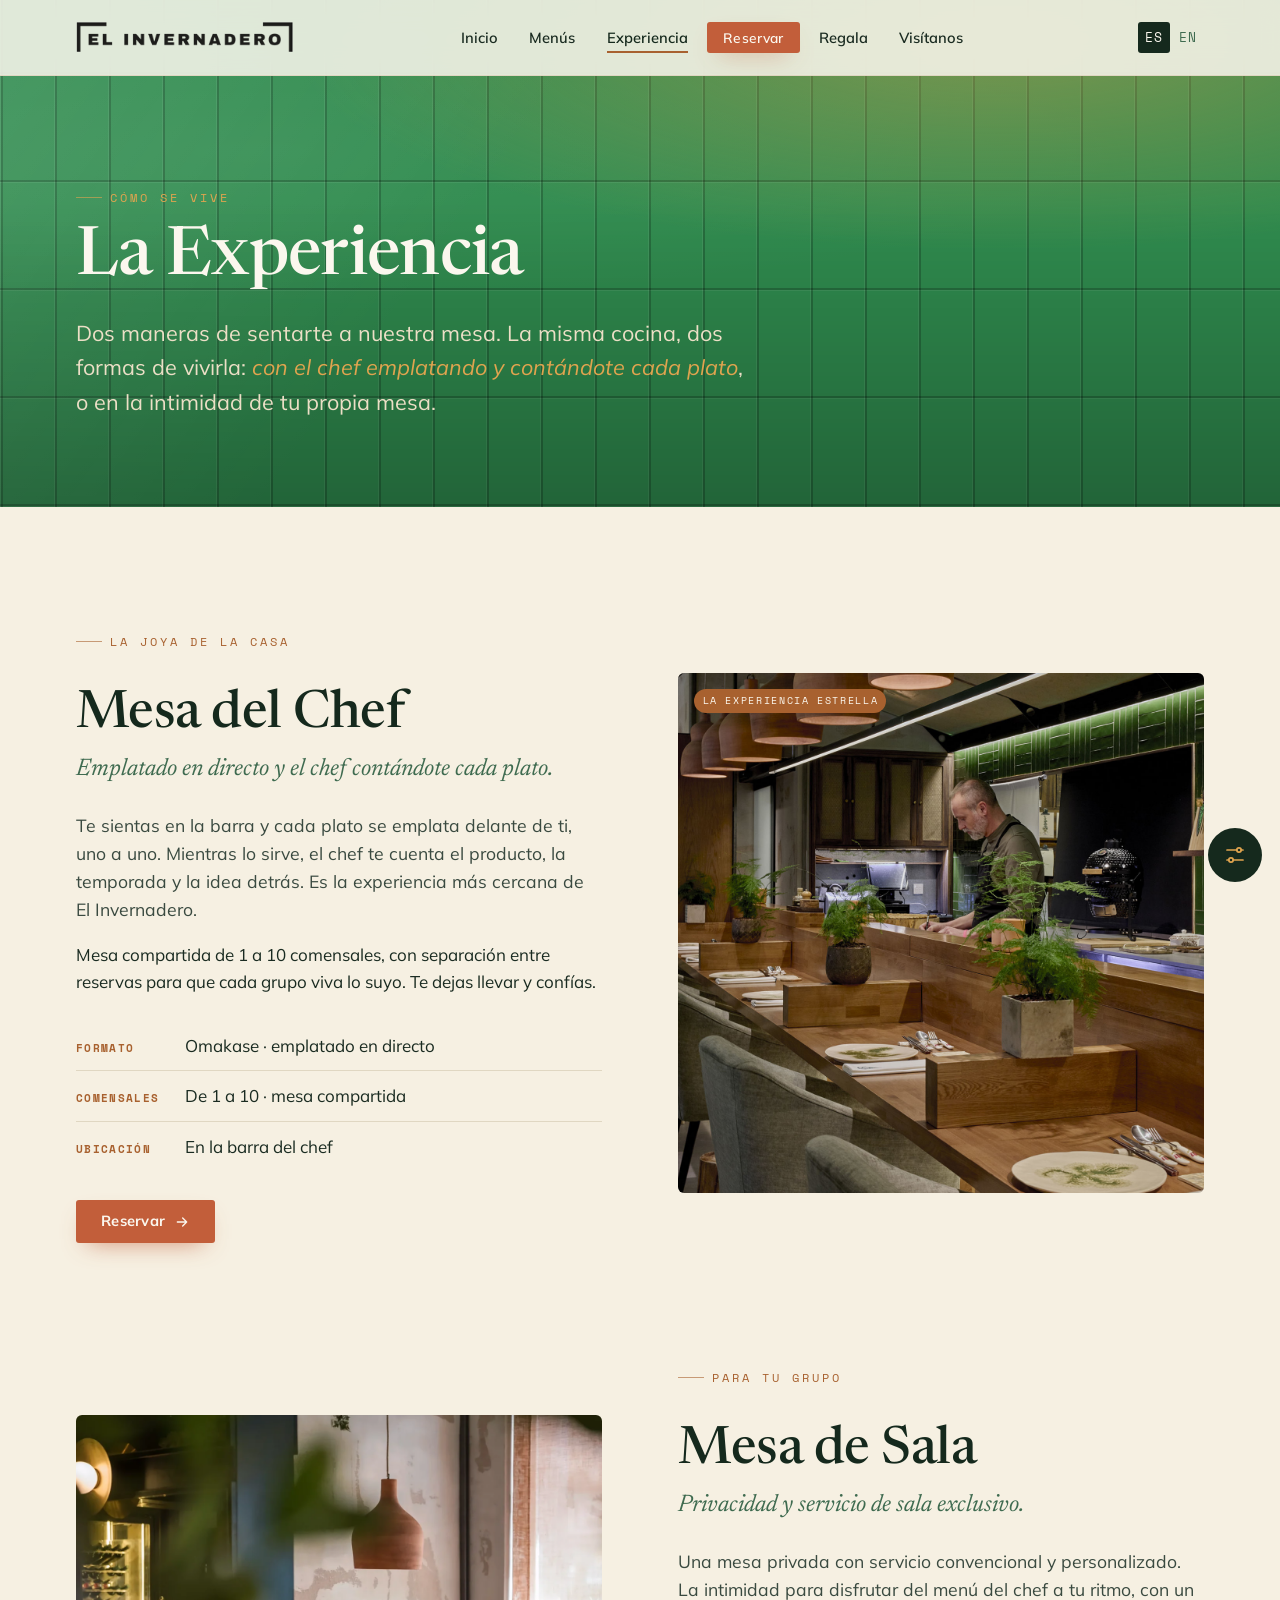
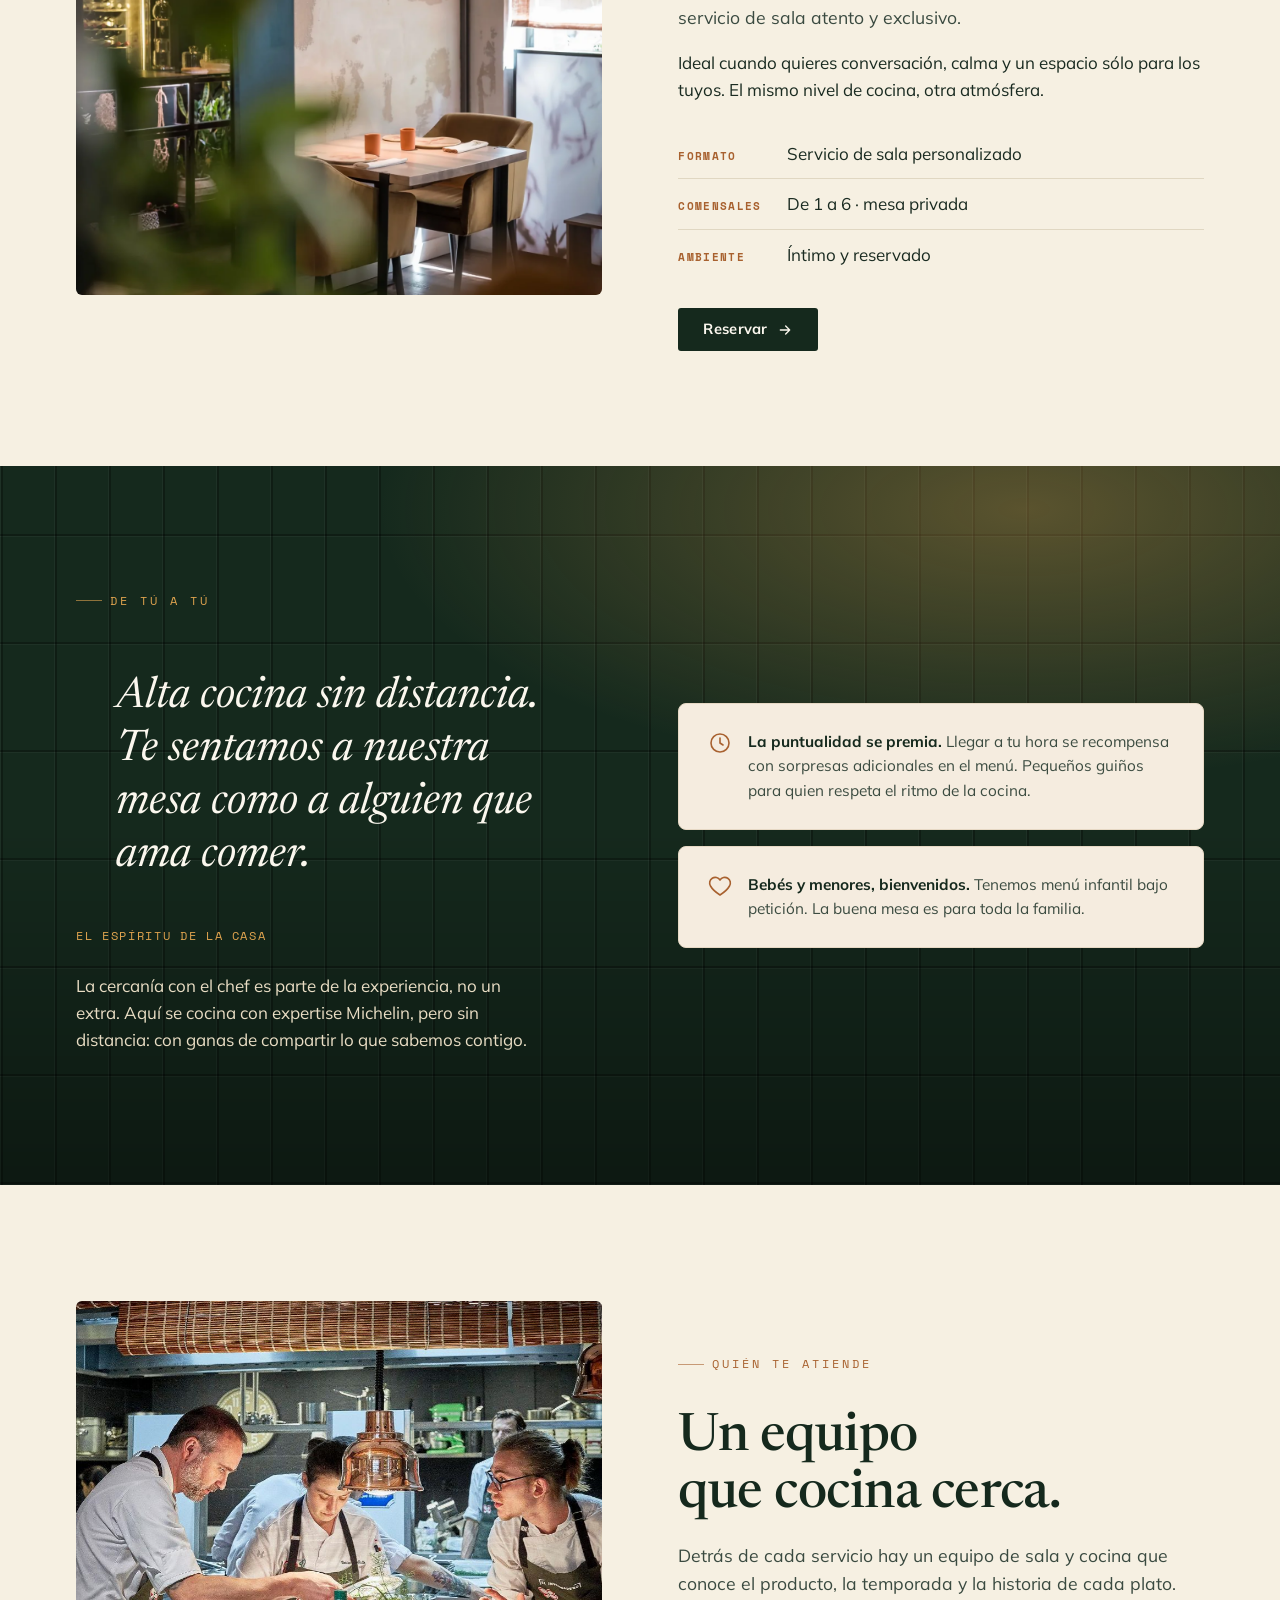
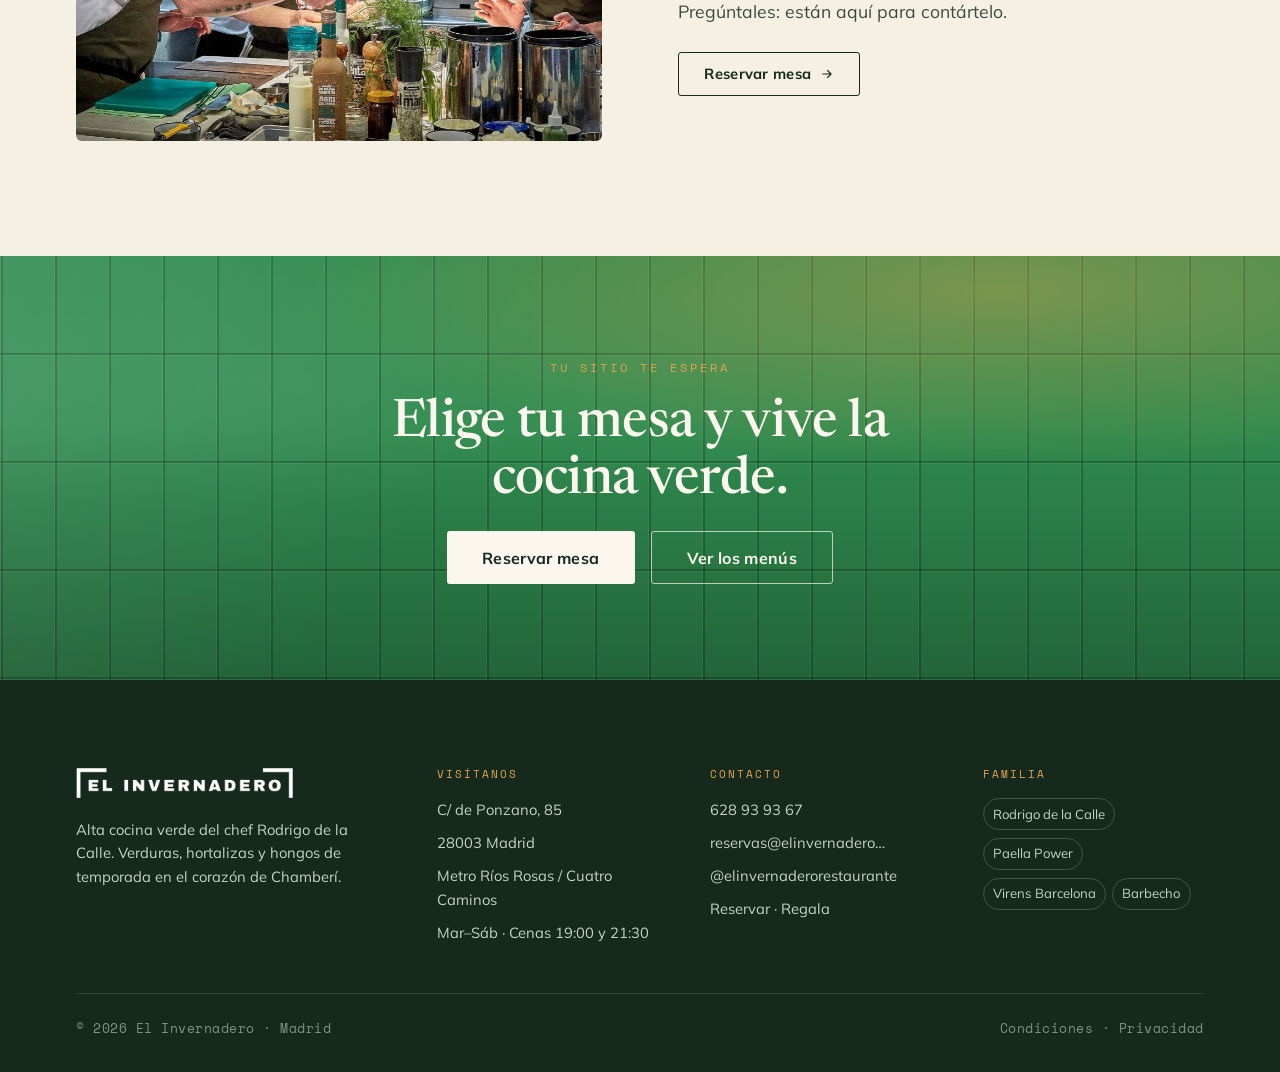
==== commit 57477f4b: "Several fixes and improvements" ====
--- a/experiencia.html
+++ b/experiencia.html
@@ -48,7 +48,7 @@
   <div class="envoltura">
     <p class="eyebrow">Cómo se vive</p>
     <h1 class="display">La Experiencia</h1>
-    <p class="hero__sub" style="margin-bottom:0;max-width:52ch;">Dos maneras de sentarte a nuestra mesa. La misma cocina, dos formas de vivirla: <em class="acento" style="color:var(--ambar);font-style:italic;">en directo junto al chef</em>, o en la intimidad de tu propia mesa.</p>
+    <p class="hero__sub" style="margin-bottom:0;max-width:52ch;">Dos maneras de sentarte a nuestra mesa. La misma cocina, dos formas de vivirla: <em class="acento" style="color:var(--ambar);font-style:italic;">con el chef emplatando y contándote cada plato</em>, o en la intimidad de tu propia mesa.</p>
   </div>
 </section>
 
@@ -58,22 +58,22 @@
     <div class="col-prosa reveal">
       <p class="eyebrow">La joya de la casa</p>
       <h2 class="titulo-seccion">Mesa del Chef</h2>
-      <p class="subtitulo" style="margin:.4rem 0 1.4rem;">Un omakase en directo, junto a la cocina abierta.</p>
-      <p class="plomo">Te sientas junto a la cocina abierta y la cena se cocina y se emplata delante de ti, plato a plato. Es la experiencia más distintiva de El Invernadero — y la más cercana.</p>
-      <p>Mesa compartida de 1 a 10 comensales, con separación entre reservas para que cada grupo viva lo suyo. Servicio omakase: te dejas llevar y confías.</p>
+      <p class="subtitulo" style="margin:.4rem 0 1.4rem;">Emplatado en directo y el chef contándote cada plato.</p>
+      <p class="plomo">Te sientas en la barra y cada plato se emplata delante de ti, uno a uno. Mientras lo sirve, el chef te cuenta el producto, la temporada y la idea detrás. Es la experiencia más cercana de El Invernadero.</p>
+      <p>Mesa compartida de 1 a 10 comensales, con separación entre reservas para que cada grupo viva lo suyo. Te dejas llevar y confías.</p>
       <div style="margin-top:1.6rem;">
-        <div class="dato-fila"><b>Formato</b><span>Omakase · cocina en directo</span></div>
+        <div class="dato-fila"><b>Formato</b><span>Omakase · emplatado en directo</span></div>
         <div class="dato-fila"><b>Comensales</b><span>De 1 a 10 · mesa compartida</span></div>
-        <div class="dato-fila"><b>Ubicación</b><span>Junto a la cocina abierta</span></div>
-      </div>
-      <a href="reservar.html" class="btn btn--primario" style="margin-top:1.8rem;">Reservar Mesa del Chef
+        <div class="dato-fila"><b>Ubicación</b><span>En la barra del chef</span></div>
+      </div>
+      <a href="reservar.html" class="btn btn--primario" style="margin-top:1.8rem;">Reservar
         <svg width="16" height="16" viewBox="0 0 24 24" fill="none" stroke="currentColor" stroke-width="2" stroke-linecap="round" stroke-linejoin="round"><path d="M5 12h14M13 6l6 6-6 6"/></svg>
       </a>
     </div>
     <div class="media reveal" data-d="1" style="min-height:520px;position:relative;">
       <span class="distintivo">La experiencia estrella</span>
       <!-- FOTO REAL: la cocina abierta / mesa del chef contra el azulejo verde -->
-      <img src="assets/img/cocina-abierta.jpg" alt="La Mesa del Chef: cocina abierta con cristalería de laboratorio y alambiques de cobre contra la pared de azulejo verde esmeralda" loading="lazy" style="position:absolute;inset:0;width:100%;height:100%;object-fit:cover;">
+      <img src="assets/img/mesa-chef.jpg" alt="La Mesa del Chef: barra de madera frente a la cocina abierta con azulejo verde y plantas de temporada" loading="lazy" style="position:absolute;inset:0;width:100%;height:100%;object-fit:cover;">
     </div>
   </div>
 </section>
@@ -83,7 +83,7 @@
   <div class="envoltura split">
     <div class="media reveal" style="min-height:480px;order:-1;">
       <!-- FOTO: sala / mesa privada con vajilla de terracota -->
-      <div class="ph" style="position:absolute;inset:0;" data-label="Sala · mesa privada con vajilla de terracota"></div>
+      <img src="assets/img/sala-mesa.jpg" alt="Mesa de Sala de El Invernadero: mesa privada con vajilla de terracota bajo lámpara de barro y vegetación" loading="lazy" style="position:absolute;inset:0;width:100%;height:100%;object-fit:cover;">
     </div>
     <div class="col-prosa reveal" data-d="1">
       <p class="eyebrow">Para tu grupo</p>
@@ -96,7 +96,7 @@
         <div class="dato-fila"><b>Comensales</b><span>De 1 a 6 · mesa privada</span></div>
         <div class="dato-fila"><b>Ambiente</b><span>Íntimo y reservado</span></div>
       </div>
-      <a href="reservar.html" class="btn btn--verde" style="margin-top:1.8rem;">Reservar Mesa de Sala
+      <a href="reservar.html" class="btn btn--verde" style="margin-top:1.8rem;">Reservar
         <svg width="16" height="16" viewBox="0 0 24 24" fill="none" stroke="currentColor" stroke-width="2" stroke-linecap="round" stroke-linejoin="round"><path d="M5 12h14M13 6l6 6-6 6"/></svg>
       </a>
     </div>
@@ -188,15 +188,15 @@
         <h4>Familia</h4>
         <div class="pie__hermanas">
           <a href="https://rodrigodelacalle.es" target="_blank" rel="noopener">Rodrigo de la Calle</a>
-          <a href="#">Paella Power</a>
-          <a href="#">Virens Barcelona</a>
-          <a href="#">Barbecho</a>
+          <a href="https://paellapower.com" target="_blank" rel="noopener">Paella Power</a>
+          <a href="https://www.virensbarcelona.com" target="_blank" rel="noopener">Virens Barcelona</a>
+          <a href="https://barbechobar.com" target="_blank" rel="noopener">Barbecho</a>
         </div>
       </div>
     </div>
     <div class="pie__bottom">
       <span>© 2026 El Invernadero · Madrid</span>
-      <span><a href="#">Condiciones</a> · <a href="#">Privacidad</a></span>
+      <span>Condiciones · Privacidad</span>
     </div>
   </div>
 </footer>
--- a/assets/styles.css
+++ b/assets/styles.css
@@ -430,7 +430,8 @@
 .cover-volver:hover svg{transform:translateX(-3px);}
 .cover-menu{font-family:var(--mono);font-size:.7rem;letter-spacing:.1em;text-transform:uppercase;color:var(--verde-bosque);background:var(--ambar);padding:.45em .9em;border-radius:99px;}
 .cover-wrap{max-width:1000px;margin:0 auto;}
-.cover-iframe{width:100%;min-height:820px;border:0;border-radius:10px;display:block;background:var(--verde-bosque);box-shadow:0 24px 60px -28px rgba(0,0,0,.6);}
+.cover-iframe{width:100%;min-height:660px;border:0;border-radius:10px;display:block;background:var(--verde-bosque);box-shadow:0 24px 60px -28px rgba(0,0,0,.6);}
+@media (max-width:760px){.cover-iframe{min-height:900px;}}
 
 /* ---------- CITA / FILOSOFÍA ---------- */
 .cita{max-width:24ch;font-family:var(--serif);font-style:italic;font-size:clamp(1.8rem,3.4vw,2.8rem);line-height:1.22;color:var(--verde-bosque);}
